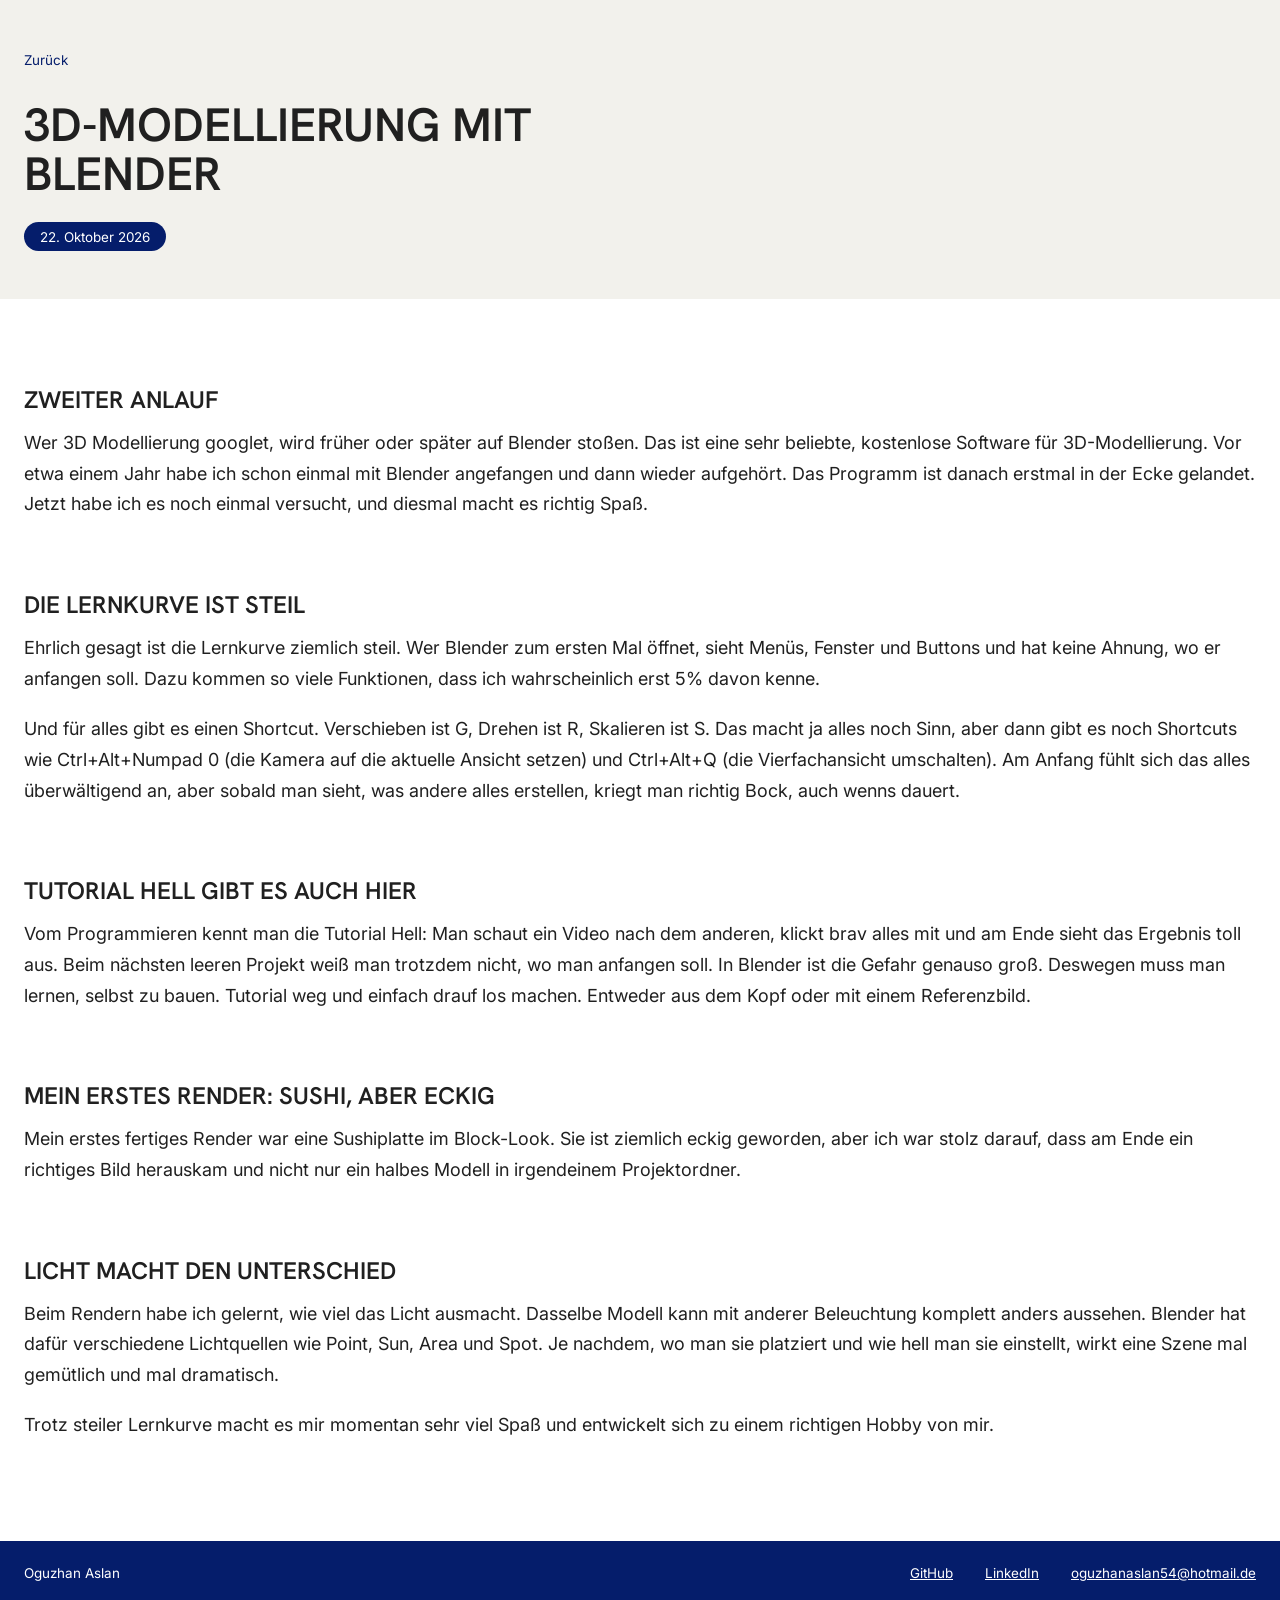
==== blogs/3d-modellierung.html @ 35c42990 "Blog-Artikel bearbeitet und gestylt" ====
<!DOCTYPE html>
<html lang="de">
<head>
    <meta charset="UTF-8">
    <meta name="viewport" content="width=device-width, initial-scale=1.0">
    <title>3D-Modellierung mit Blender | Oguzhan</title>
    <link rel="stylesheet" href="../style.css">
</head>
<body>
    <main>
        <section class="artikel-kopf">
            <div class="container">
                <a class="zurueck-link" href="../index.html#blog">Zurück</a>
                <h1>3D-Modellierung mit Blender</h1>
                <p class="pill">22. Oktober 2026</p>
            </div>
        </section>

        <section class="artikel-inhalt">
            <div class="container">
                <article class="artikel-text">
                    <h2>Zweiter Anlauf</h2>
                    <p>
                        Wer 3D Modellierung googlet, wird früher oder später auf Blender stoßen. Das ist eine
                        sehr beliebte, kostenlose Software für 3D-Modellierung.
                        Vor etwa einem Jahr habe ich schon einmal mit Blender angefangen und dann wieder aufgehört.
                        Das Programm ist danach erstmal in der Ecke gelandet. Jetzt habe ich es noch einmal versucht,
                        und diesmal macht es richtig Spaß.
                    </p>

                    <h2>Die Lernkurve ist steil</h2>
                    <p>
                        Ehrlich gesagt ist die Lernkurve ziemlich steil. Wer Blender zum ersten Mal öffnet, sieht
                        Menüs, Fenster und Buttons und hat keine Ahnung, wo er anfangen soll. Dazu kommen so viele
                        Funktionen, dass ich wahrscheinlich erst 5% davon kenne.
                    </p>
                    <p>
                        Und für alles gibt es einen Shortcut. Verschieben ist G, Drehen ist R, Skalieren ist S. 
                        Das macht ja alles noch Sinn, aber dann gibt es noch Shortcuts wie Ctrl+Alt+Numpad 0 
                        (die Kamera auf die aktuelle Ansicht setzen) und Ctrl+Alt+Q (die Vierfachansicht umschalten).
                        Am Anfang fühlt sich das alles überwältigend an, aber sobald man sieht, was andere alles 
                        erstellen, kriegt man richtig Bock, auch wenns dauert.
                    </p>

                    <h2>Tutorial Hell gibt es auch hier</h2>
                    <p>
                        Vom Programmieren kennt man die Tutorial Hell: Man schaut ein Video nach dem anderen, klickt
                        brav alles mit und am Ende sieht das Ergebnis toll aus. Beim nächsten leeren Projekt weiß man
                        trotzdem nicht, wo man anfangen soll. In Blender ist die Gefahr genauso groß. Deswegen muss
                        man lernen, selbst zu bauen. Tutorial weg und einfach drauf los machen. Entweder aus dem Kopf 
                        oder mit einem Referenzbild.
                    </p>

                    <h2>Mein erstes Render: Sushi, aber eckig</h2>
                    <p>
                        Mein erstes fertiges Render war eine Sushiplatte im Block-Look. Sie ist ziemlich eckig
                        geworden, aber ich war stolz darauf, dass am Ende ein richtiges Bild herauskam und nicht nur
                        ein halbes Modell in irgendeinem Projektordner.
                    </p>

                    <h2>Licht macht den Unterschied</h2>
                    <p>
                        Beim Rendern habe ich gelernt, wie viel das Licht ausmacht. Dasselbe Modell kann mit anderer
                        Beleuchtung komplett anders aussehen. Blender hat dafür verschiedene Lichtquellen wie Point,
                        Sun, Area und Spot. Je nachdem, wo man sie platziert und wie hell man sie einstellt, wirkt
                        eine Szene mal gemütlich und mal dramatisch.
                    </p>
                    <p>
                        Trotz steiler Lernkurve macht es mir momentan sehr viel Spaß und entwickelt sich zu einem
                        richtigen Hobby von mir.
                    </p>
                </article>
            </div>
        </section>
    </main>
    <footer>
        <div class="container container-footer">
            <p>Oguzhan Aslan</p>
            <div class="links">
                <p><a href="https://github.com/Oguzhan-54">GitHub</a></p>
                <p><a href="https://www.linkedin.com/in/oguzhan-aslan-76098b21b/">LinkedIn</a></p>
                <p><a href="mailto:oguzhanaslan54@hotmail.de">oguzhanaslan54@hotmail.de</a></p>
            </div>
        </div>
    </footer>
</body>
</html>
---- style.css ----
@font-face {
    font-family: "Hanken Grotesk";
    src: url(assets/fonts/HankenGrotesk-Variable.woff2) format("woff2");
    font-weight: 100 900;
    font-style: normal;
    font-display: swap;
}

@font-face {
    font-family: "Inter";
    src: url(assets/fonts/Inter-Variable.woff2) format("woff2");
    font-weight: 100 900;
    font-style: normal;
    font-display: swap;
}

:root {
    --font-size-xs: clamp(0.75rem, 0.72rem + 0.15vw, 0.875rem);
    --font-size-base: clamp(1rem, 0.95rem + 0.25vw, 1.125rem);
    --font-size-lg: clamp(1.125rem, 1.05rem + 0.4vw, 1.375rem);
    --font-size-h4: clamp(1.25rem, 1.1rem + 0.7vw, 1.5rem);
    --font-size-h3: clamp(1.75rem, 1.5rem + 1.8vw, 2.5rem);
    --font-size-h2: clamp(2.25rem, 1.325rem + 2vw, 3rem);
    --font-size-h1: clamp(2.5rem, 1.5rem + 5vw, 5rem);

    --primary-color: #F2F1EC;
    --secondary-color: #c9c9c9;
    --accent-color: #051d6b;
}

h1 { font-size: var(--font-size-h1); }
h2 { font-size: var(--font-size-h2); }
h3 { font-size: var(--font-size-h3); }
h4 { font-size: var(--font-size-h4); }

h1, h2, h3, h4{
    font-family: "Hanken Grotesk", sans-serif;
    font-weight: 600;
    text-transform: uppercase;
    line-height: 1.05;
}

body{
    font-family: "Inter", sans-serif;
    font-size: var(--font-size-base);
    color: #202020;
    margin: 0;
}

.hero{
    background-color: var(--primary-color);
    display: flex;
    align-items: center;
    padding-bottom: 5rem;
}

.container{
    max-width: 1480px;
    margin-inline: auto;
    padding-inline: 1.5rem;
}

.container-hero{
    display: flex;
    align-items: center;
}

.hero-info{
    flex: 0 0 60%;
}

.hero-info h1{
    font-size: clamp(3rem, 2rem + 6vw, 7rem);
    font-weight: 800;
    margin-bottom: 2rem;
}

.hero-name{
    color: var(--accent-color);
}

.hero-bild{
    display: flex;
    justify-content: center;
    flex: 0 0 40%;
    margin-top: 2rem;
}

.hero-bild img{
    width: 350px;
    background-color: var(--accent-color);
    padding: 1rem;
}

.hero-details{
    display: flex;
    flex-direction: column;
    justify-content: flex-start;
    font-size: var(--font-size-lg);
    gap: 20px;
}

.hero-details p{
    margin: 0;
}

.hero-pills{
    display: flex;
    gap: 1rem;
}

.pill{
    font-size: var(--font-size-xs);
    background-color: var(--accent-color);
    width: fit-content;
    flex-shrink: 0;
    color: #fff;
    padding: 0.4rem 1rem;
    border: none;
    border-radius: 50px;
}

.intro{
    padding: 2rem 0 5rem 0;
}

.intro-headline{
    font-size: var(--font-size-h2);
    text-transform: uppercase;
    line-height: 1;
    padding-bottom: 1.5rem;
}

.intro-karten{
    display: grid;
    grid-template-columns: repeat(auto-fit, minmax(16rem, 1fr));
    gap: 1.5rem;
}

.intro-karte{
    background-color: var(--primary-color);
    padding: 1.5rem;
}

.skills{
    display: flex;
    gap: 0.5rem;
    flex-wrap: wrap;
}

.blau{
    background-color: var(--accent-color);
    color: #fff;
}

.weiß{
    background-color: #fff;
    color: #202020;
}

.werdegang{
    background-color: var(--primary-color);
    padding: 2rem 0 5rem 0;
}

.container-werdegang{
    display: grid;
    grid-template-columns: 1fr 2fr;
    gap: clamp(3rem, 8vw, 10rem);
    align-items: start;
    padding-block: 4rem;
}

.container-werdegang h2{
    margin-top: 0;
}

.werdegang-details{
    display: flex;
    flex-direction: column;
    gap: 0;
    min-width: 0;
}

.werdegang-detail{
    display: grid;
    grid-template-columns: 9rem minmax(0, 1fr);
    align-items: start;
    gap: 2rem;
    padding-block: 1.5rem;
    border-top: 3px solid var(--secondary-color);
}

.werdegang-detail > div{
    min-width: 0;
}

.werdegang-detail h4{
    margin: 0 0 0.5rem;
    overflow-wrap: anywhere;
}

.werdegang-detail p{
    margin: 0;
}

.blog{
    padding: 2rem 0 5rem 0;
}

.blog-karten{
    display: grid;
    grid-template-columns: repeat(auto-fit, minmax(16rem, 1fr));
    gap: 1.5rem;
}

.blog-karten a{
    text-decoration: none;
}

.blog-karte{
    background-color: var(--accent-color);
    color: white;
    padding: 1.5rem;
}

footer{
    background-color: var(--accent-color);
    padding: 1.5rem 0;
    font-size: var(--font-size-xs);
    color: #fff;
}

.container-footer{
    display: flex;
    justify-content: space-between;
    gap: 1rem;
}

footer a{
    color: #fff;
}

footer p{
    margin: 0;
}

.links{
    display: flex;
    gap: 2rem;
    flex-wrap: wrap;
}

.artikel-kopf{
    background-color: var(--primary-color);
    padding: 3rem 0;
}
 
.zurueck-link{
    display: inline-block;
    margin-bottom: 2rem;
    font-size: var(--font-size-xs);
    color: var(--accent-color);
    text-decoration: none;
}
 
.zurueck-link:hover{
    text-decoration: underline;
}
 
.artikel-kopf h1{
    font-size: var(--font-size-h2);
    margin: 0 0 1.5rem;
    max-width: 20ch;
}
 
.artikel-kopf .pill{
    margin: 0;
}
 
.artikel-inhalt{
    padding: 4rem 0 5rem;
}
 
.artikel-text{
    line-height: 1.7;
}
 
.artikel-text h2{
    font-size: var(--font-size-h4);
    margin: 3rem 0 1rem;
    padding-top: 1.5rem;
}
 
.artikel-text h2:first-child{
    margin-top: 0;
}
 
.artikel-text p{
    margin: 0 0 1.25rem;
}

@media (max-width: 920px) {
    .container-hero{
        flex-direction: column;
        gap: 5rem;
    }
    .hero{
        height: auto;
        padding-block: 3rem;
    }
    .container-werdegang{
        grid-template-columns: minmax(0, 1fr);
        gap: 2rem;
    }

    footer{
        flex-direction: column;
    }
}

@media (max-width: 600px) {
    .werdegang-detail{
        grid-template-columns: 1fr;
        gap: 0.5rem;
    }
}
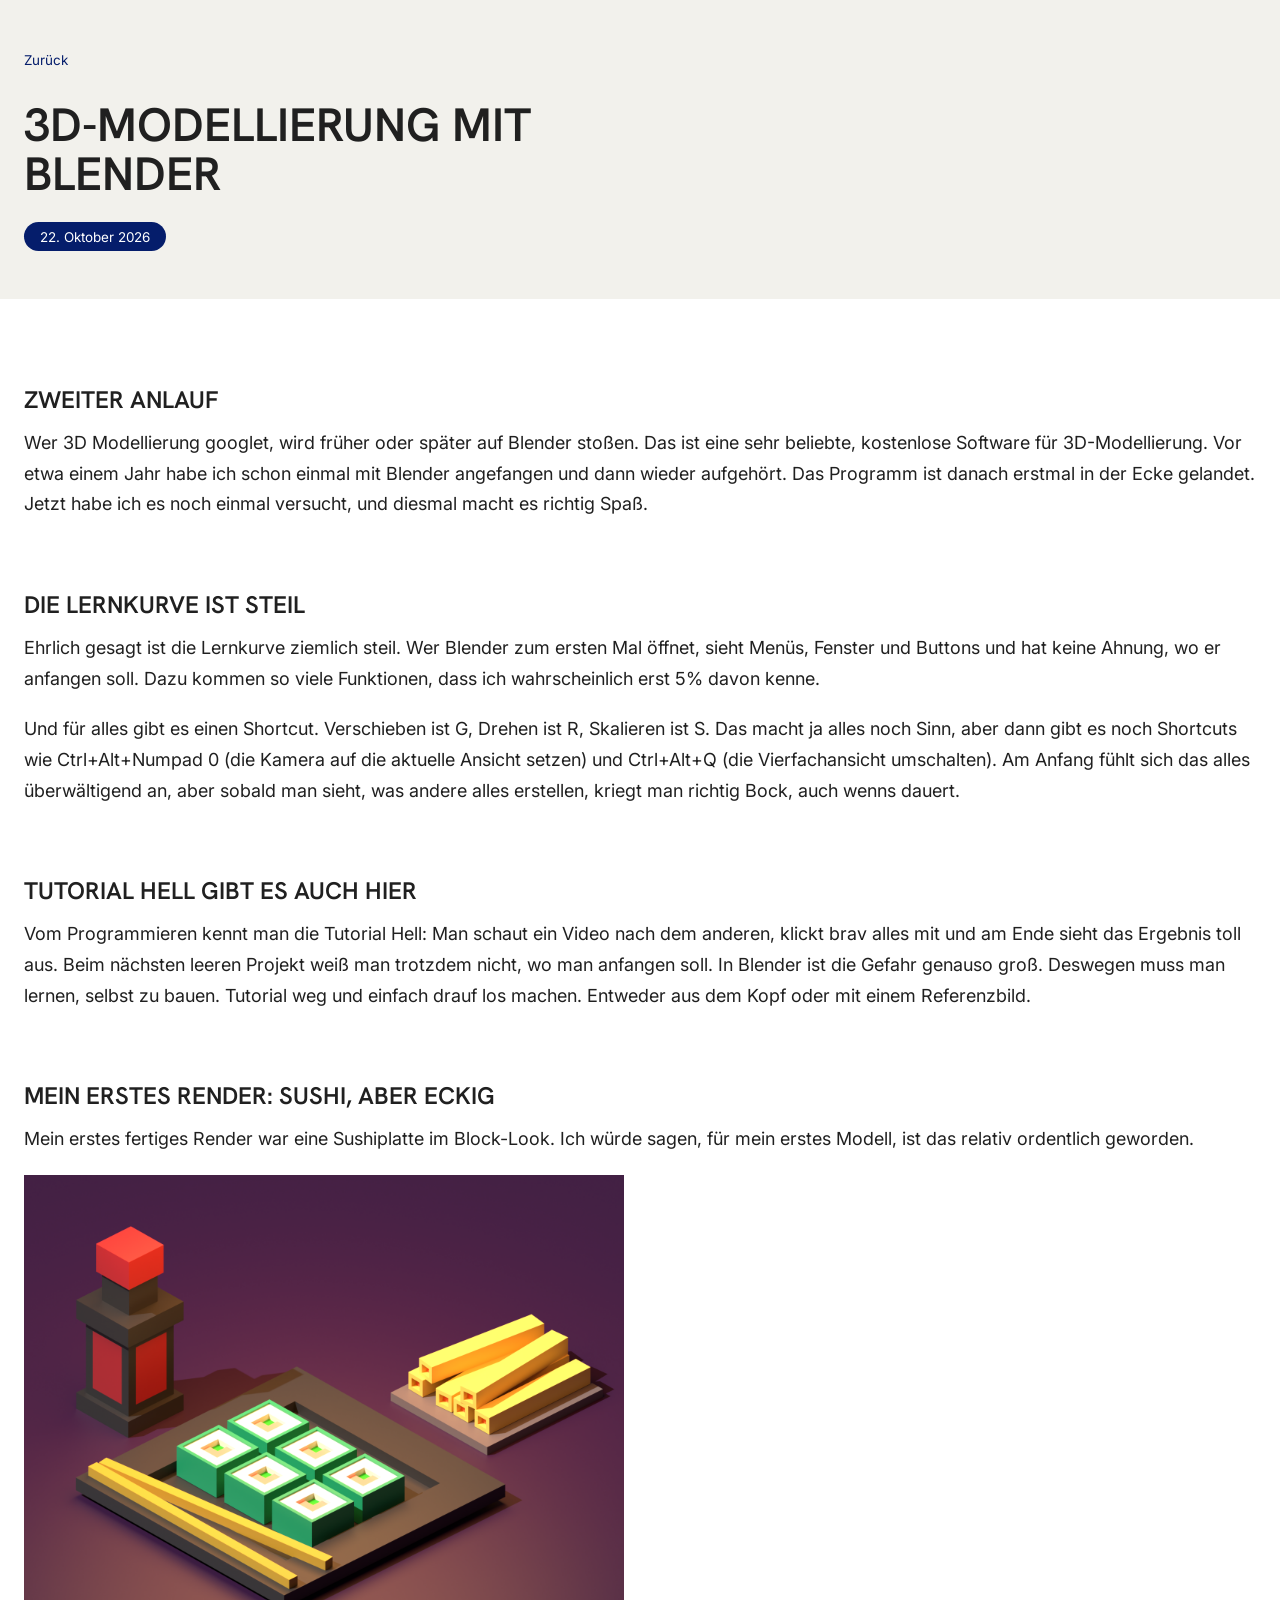
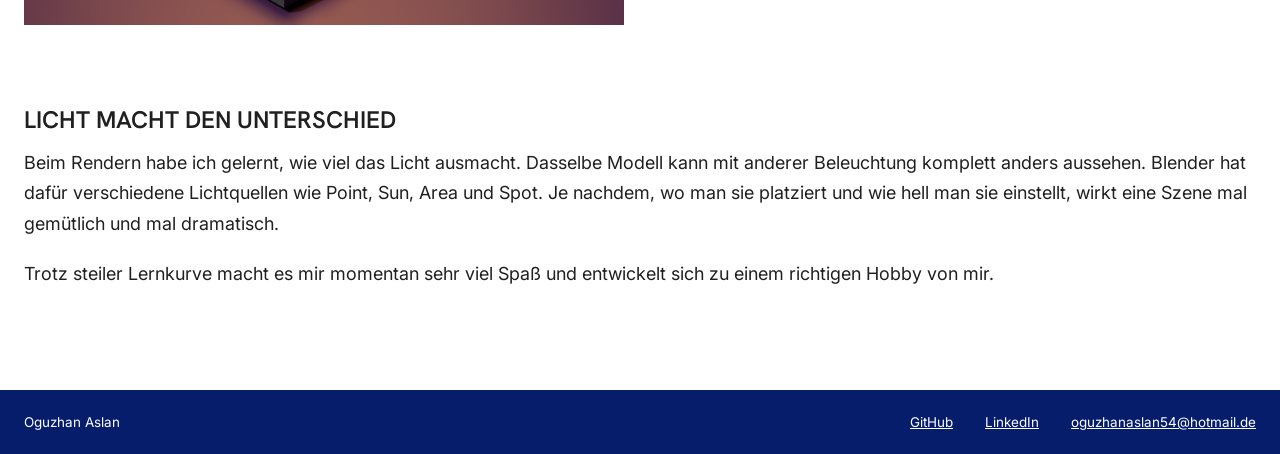
==== commit d6b9fd80: "Blog angepasst" ====
--- a/blogs/3d-modellierung.html
+++ b/blogs/3d-modellierung.html
@@ -53,10 +53,10 @@
 
                     <h2>Mein erstes Render: Sushi, aber eckig</h2>
                     <p>
-                        Mein erstes fertiges Render war eine Sushiplatte im Block-Look. Sie ist ziemlich eckig
-                        geworden, aber ich war stolz darauf, dass am Ende ein richtiges Bild herauskam und nicht nur
-                        ein halbes Modell in irgendeinem Projektordner.
+                        Mein erstes fertiges Render war eine Sushiplatte im Block-Look. Ich würde sagen, für mein erstes 
+                        Modell, ist das relativ ordentlich geworden.
                     </p>
+                    <img src="/assets/Sushi.png" alt="3d-Sushi" style="width: 600px;">
 
                     <h2>Licht macht den Unterschied</h2>
                     <p>
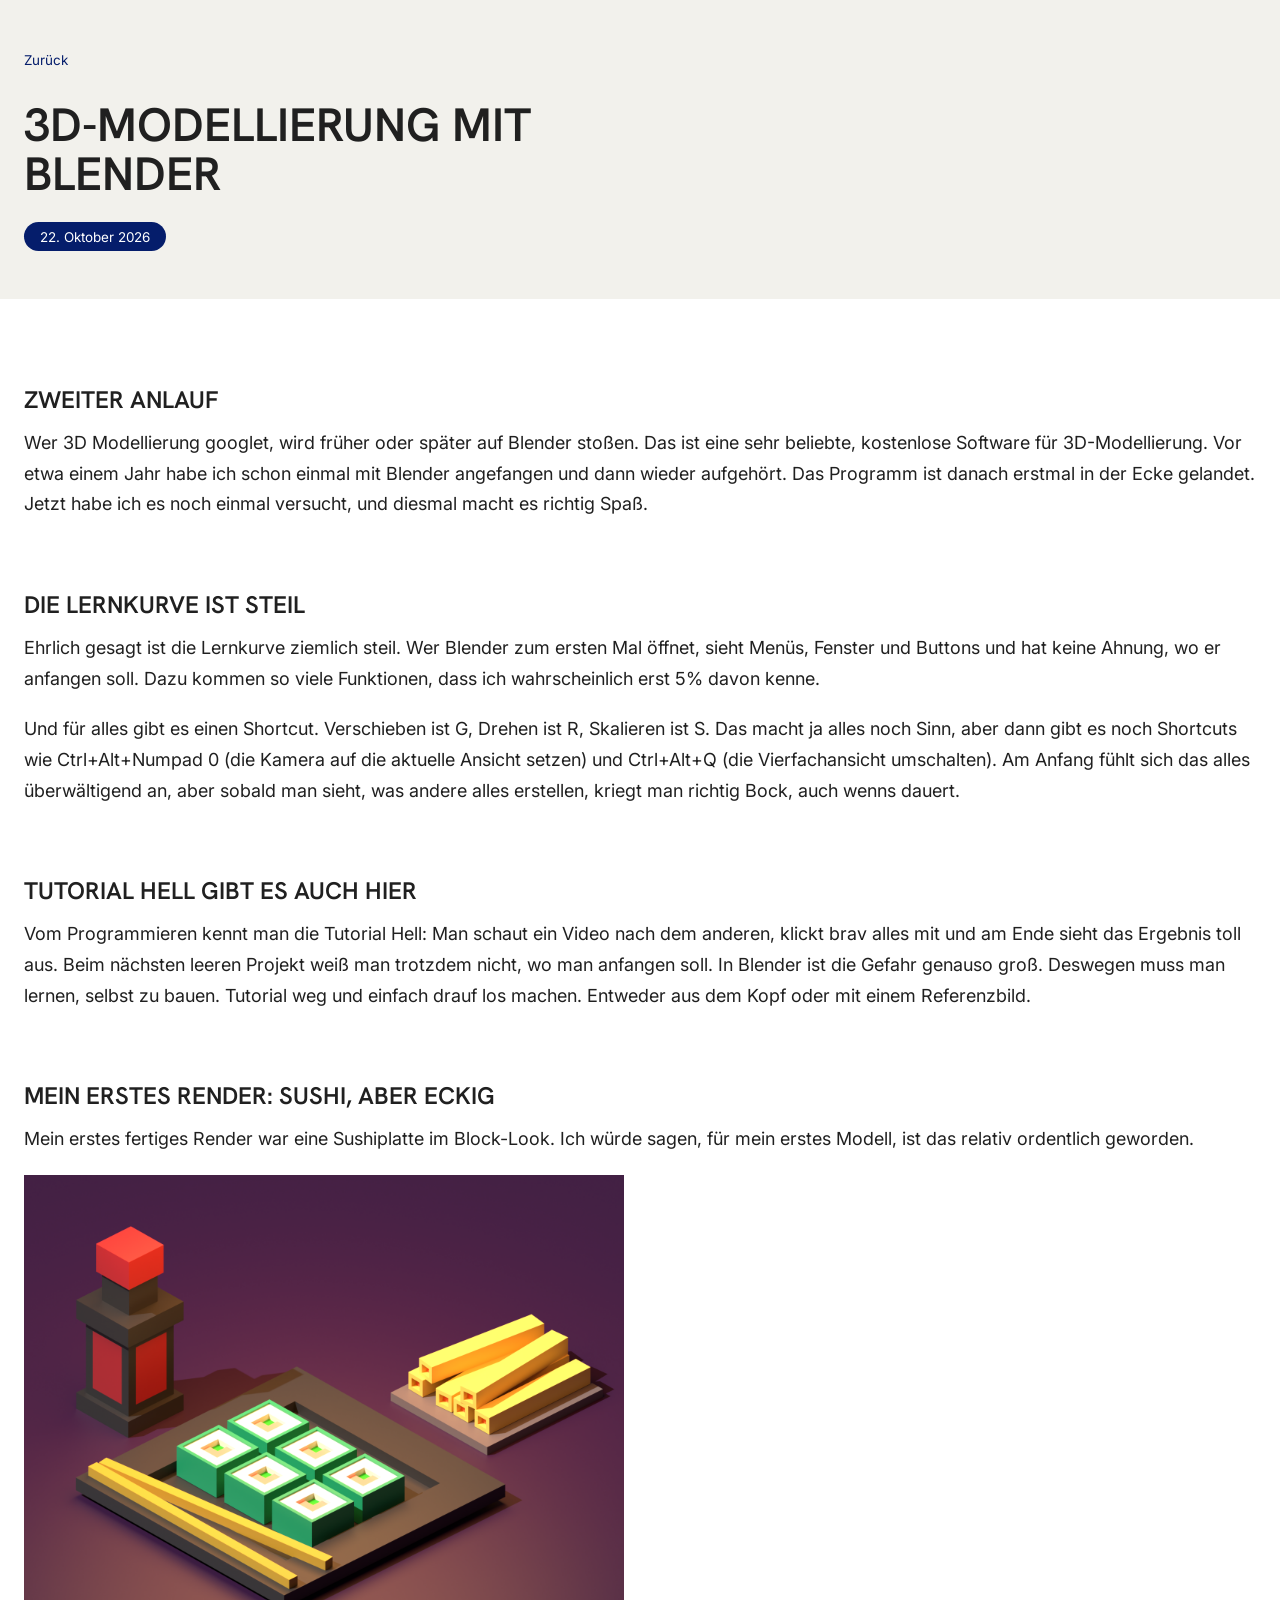
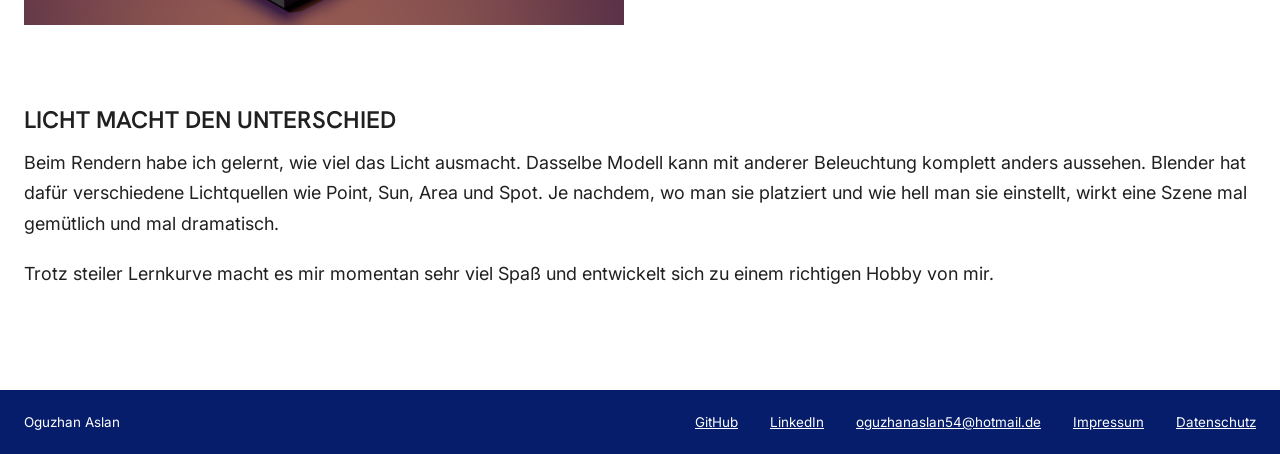
==== commit 504fbaf6: "Impressum und Datenschutz hinzugefügt + Footer aktualisiert" ====
--- a/blogs/3d-modellierung.html
+++ b/blogs/3d-modellierung.html
@@ -80,6 +80,8 @@
                 <p><a href="https://github.com/Oguzhan-54">GitHub</a></p>
                 <p><a href="https://www.linkedin.com/in/oguzhan-aslan-76098b21b/">LinkedIn</a></p>
                 <p><a href="mailto:oguzhanaslan54@hotmail.de">oguzhanaslan54@hotmail.de</a></p>
+                <p><a href="impressum.html">Impressum</a></p>
+                <p><a href="datenschutz.html">Datenschutz</a></p>
             </div>
         </div>
     </footer>
